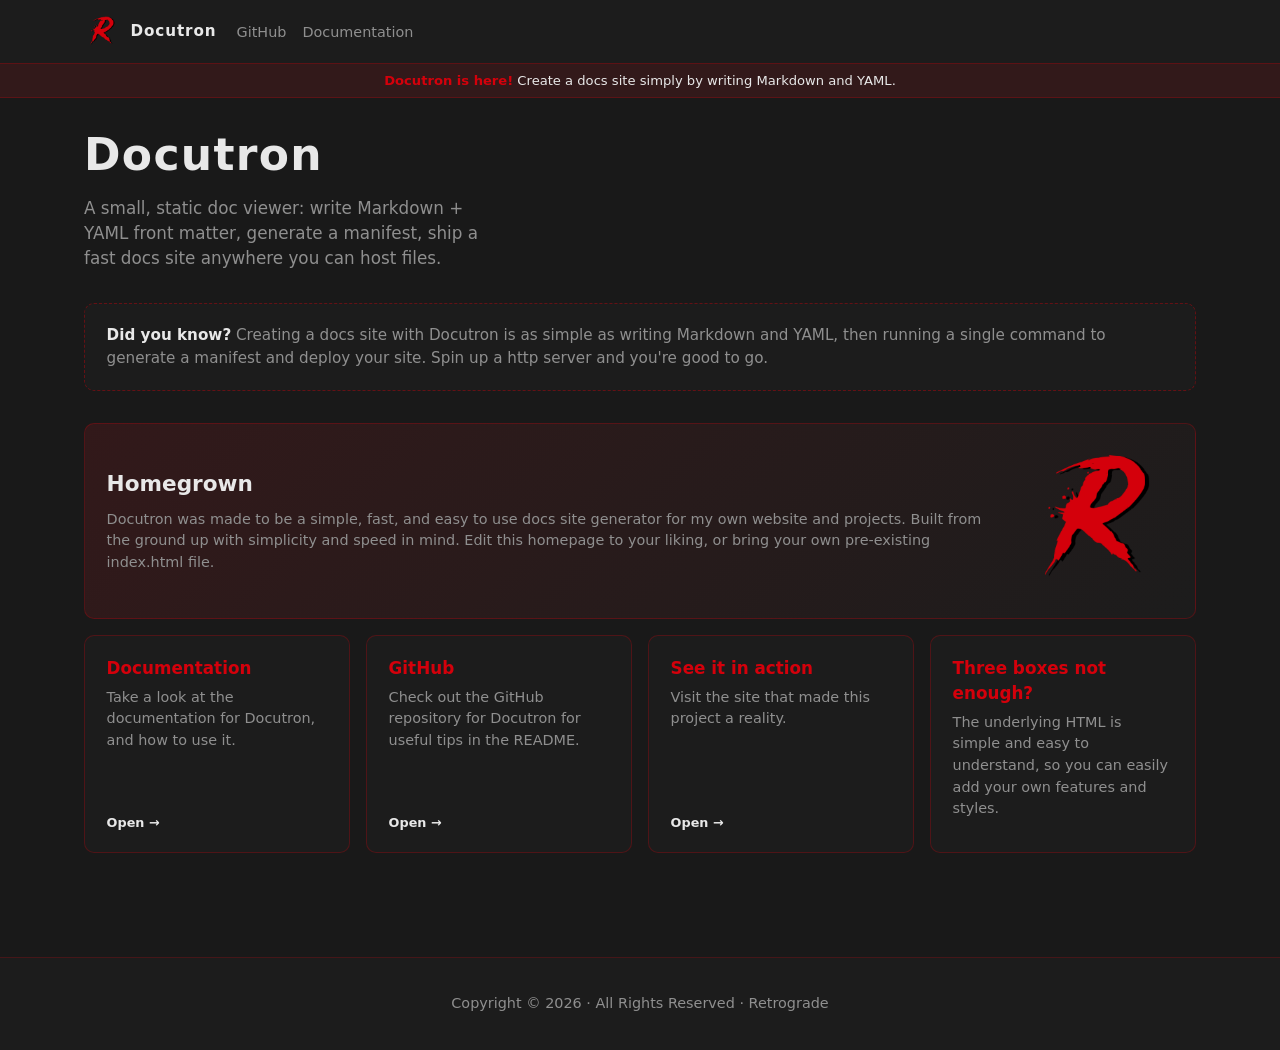
==== index.html @ 93999096 "AND IT'S OUT! v1 release! Version 1.0. Docutron. Here to save the day." ====
<!DOCTYPE html>
<html lang="en">
<head>
	<meta charset="utf-8">
	<meta name="viewport" content="width=device-width, initial-scale=1">
	<meta name="description" content="Retrograde — Version Seven.">
	<title>Docutron</title>
	<link rel="apple-touch-icon" sizes="76x76" href="./src/images/R.png">
    <link rel="icon" type="image/png" href="./src/images/R.png">
	<link rel="stylesheet" href="./src/styles.css">
</head>
<body>
	<header class="site-header">
		<div class="nav-inner">
			<div class="nav-main">
				<a class="brand" href="index.html">
					<img src="./src/images/R.png" width="36" height="36" alt="">
					<span>Docutron</span>
				</a>
				<nav aria-label="Primary">
					<ul class="nav-links">
						<li><a href="https://github.com/retr0gr4d3/docutron">GitHub</a></li>
						<li><a href="./main/index.html">Documentation</a></li>
					</ul>
				</nav>
			</div>
		</div>
	</header>
	<section class="announcement-banner" aria-label="Site announcement">
		<div class="announcement-inner">
			<p><strong>Docutron is here!</strong> Create a docs site simply by writing Markdown and YAML.</p>
		</div>
	</section>
	<div class="shell">
		<main id="main">
			<div class="hero-block">
				<h1>Docutron</h1>
				<p>A small, static doc viewer: write Markdown + YAML front matter, generate a manifest, ship a fast docs site anywhere you can host files. </p>
			</div>

			<div class="note-panel">
				<p><strong>Did you know?</strong> Creating a docs site with Docutron is as simple as writing Markdown and YAML, then running a single command to generate a manifest and deploy your site. Spin up a http server and you're good to go.</p>
			</div>

			<div class="bento">
				<div class="bento-card spotlight" role="region" aria-label="Welcome">
					<div class="spotlight-text">
						<h2>Homegrown</h2>
						<p>Docutron was made to be a simple, fast, and easy to use docs site generator for my own website and projects. Built from the ground up with simplicity and speed in mind. Edit this homepage to your liking, or bring your own pre-existing index.html file.</p>
					</div>
					<img src="./src/images/R.png" width="154" height="225" alt="RetrogradeLogo">
				</div>
				<a class="bento-card" href="./main/index.html">
					<h2>Documentation</h2>
					<p>Take a look at the documentation for Docutron, and how to use it.</p>
					<span class="arrow">Open →</span>
				</a>
				<a class="bento-card" href="https://github.com/retr0gr4d3/docutron">
					<h2>GitHub</h2>
					<p>Check out the GitHub repository for Docutron for useful tips in the README.</p>
					<span class="arrow">Open →</span>
				</a>
				<a class="bento-card" href="https://retrograde.org.uk">
					<h2>See it in action</h2>
					<p>Visit the site that made this project a reality.</p>
					<span class="arrow">Open →</span>
				</a>
				<a class="bento-card" href="">
					<h2>Three boxes not enough?</h2>
					<p>The underlying HTML is simple and easy to understand, so you can easily add your own features and styles.</p>
					<span class="arrow"></span>
				</a>
			</div>
		</main>
	</div>
	<footer class="site-footer">
		<div class="footer-inner">
			<p>
				Copyright © 2026 · All Rights Reserved · Retrograde
			</p>
		</div>
	</footer>
</body>
</html>
---- src/styles.css ----
/*!
 * Retr0gr4d3's CSS v1 (https://retr0.gr4d3.uk/)
 * Copyright 2026 Retr0gr4d3
 */
:root {
	--color-accent: #d4000b;
	--color-bg: #191919;
	--color-surface: #1c1c1c;
	--color-text: #e8e8e8;
	--color-muted: #8f8f8f;
	--font: system-ui, "Segoe UI", Roboto, Helvetica, Arial, sans-serif;
}

*,
*::before,
*::after {
	box-sizing: border-box;
}

html {
	scroll-behavior: smooth;
}

@media (prefers-reduced-motion: reduce) {
	html {
		scroll-behavior: auto;
	}

	.bento-card {
		transition: none;
	}
}

body {
	margin: 0;
	min-height: 100vh;
	min-height: 100dvh;
	display: flex;
	flex-direction: column;
	font-family: var(--font);
	font-size: 1rem;
	line-height: 1.5;
	color: var(--color-text);
	background: var(--color-bg);
}

a:focus-visible,
button:focus-visible {
	outline: 2px solid var(--color-accent);
	outline-offset: 3px;
}

.skip-link {
	position: absolute;
	left: -9999px;
	z-index: 100;
	padding: 0.75rem 1rem;
	background: var(--color-accent);
	color: #fff;
	font-weight: 600;
	text-decoration: none;
}

.skip-link:focus {
	left: 0.75rem;
	top: 0.75rem;
}

/* Site header (primary nav bar) */
.site-header {
	flex-shrink: 0;
	border-bottom: 1px solid color-mix(in srgb, var(--color-accent) 35%, transparent);
	background: var(--color-surface);
}

.nav-inner {
	max-width: 72rem;
	margin: 0 auto;
	padding: 0.85rem 1.25rem;
	display: flex;
	flex-wrap: wrap;
	align-items: center;
	gap: 1rem;
}

.nav-main {
	display: flex;
	flex: 1 1 auto;
	flex-wrap: wrap;
	align-items: center;
	gap: 0.75rem 1.25rem;
}

.brand {
	display: inline-flex;
	align-items: center;
	gap: 0.65rem;
	text-decoration: none;
	color: var(--color-text);
	font-weight: 700;
	letter-spacing: 0.06em;
	font-size: 0.95rem;
}

.brand img {
	width: 36px;
	height: 36px;
	display: block;
}

.brand:hover {
	color: var(--color-accent);
}

.nav-links {
	display: flex;
	flex-wrap: wrap;
	gap: 0.35rem 1rem;
	list-style: none;
	margin: 0;
	padding: 0;
}

.nav-links a {
	color: var(--color-muted);
	text-decoration: none;
	font-size: 0.9rem;
	font-weight: 500;
	padding: 0.25rem 0;
	border-bottom: 2px solid transparent;
}

.nav-links a:hover {
	color: var(--color-text);
	border-bottom-color: var(--color-accent);
}

.hub-link {
	margin: 0;
	margin-left: auto;
	font-size: 0.85rem;
}

.hub-link a {
	color: var(--color-accent);
	text-decoration: none;
	font-weight: 600;
}

.hub-link a:hover {
	text-decoration: underline;
}

.announcement-banner {
	border-bottom: 1px solid color-mix(in srgb, var(--color-accent) 25%, transparent);
	background: color-mix(in srgb, var(--color-accent) 12%, var(--color-surface));
}

.announcement-inner {
	max-width: 72rem;
	margin: 0 auto;
	padding: 0.4rem 1.25rem;
	text-align: center;
}

.announcement-inner p {
	margin: 0;
	font-size: 0.82rem;
	color: var(--color-text);
}

.announcement-inner strong {
	color: var(--color-accent);
}

.shell {
	flex: 1 1 auto;
	max-width: 72rem;
	width: 100%;
	margin: 0 auto;
	padding: 1.5rem 1.25rem 4rem;
}

.hero-block {
	margin-bottom: 2rem;
}

.hero-block h1 {
	font-size: clamp(2rem, 5vw, 2.75rem);
	font-weight: 800;
	margin: 0 0 0.5rem;
	letter-spacing: 0.03em;
}

.hero-block p {
	margin: 0;
	color: var(--color-muted);
	font-size: 1.05rem;
	max-width: 40ch;
}

.bento {
	display: grid;
	grid-template-columns: repeat(auto-fill, minmax(260px, 1fr));
	gap: 1rem;
	margin-bottom: 2.5rem;
}

.bento-card {
	display: flex;
	flex-direction: column;
	background: var(--color-surface);
	border: 1px solid color-mix(in srgb, var(--color-accent) 28%, transparent);
	border-radius: 10px;
	padding: 1.25rem 1.35rem;
	min-height: 140px;
	text-decoration: none;
	color: inherit;
	transition: border-color 0.15s ease, box-shadow 0.15s ease, transform 0.15s ease;
}

a.bento-card:hover {
	border-color: color-mix(in srgb, var(--color-accent) 65%, transparent);
	box-shadow: 0 8px 28px rgba(0, 0, 0, 0.35);
	transform: translateY(-2px);
}

a.bento-card:focus-visible {
	transform: translateY(-2px);
}

.bento-card h2 {
	margin: 0 0 0.35rem;
	font-size: 1.05rem;
	font-weight: 700;
	color: var(--color-accent);
}

.bento-card p {
	margin: 0;
	font-size: 0.9rem;
	color: var(--color-muted);
	flex: 1;
}

.bento-card .arrow {
	margin-top: 0.75rem;
	font-size: 0.8rem;
	font-weight: 600;
	color: var(--color-text);
}

.spotlight {
	grid-column: 1 / -1;
	display: grid;
	grid-template-columns: 1fr auto;
	gap: 1.5rem;
	align-items: center;
	background: linear-gradient(
		135deg,
		color-mix(in srgb, var(--color-accent) 12%, var(--color-surface)),
		var(--color-surface)
	);
}

@media (max-width: 640px) {
	.spotlight {
		grid-template-columns: 1fr;
		text-align: center;
	}
}

.spotlight img {
	max-width: 180px;
	height: auto;
	border-radius: 6px;
	justify-self: center;
}

.spotlight .spotlight-text h2 {
	font-size: 1.35rem;
	color: var(--color-text);
	margin-bottom: 0.5rem;
}

.spotlight .spotlight-text p {
	color: var(--color-muted);
	margin: 0;
}

.note-panel {
	background: var(--color-surface);
	border: 1px dashed color-mix(in srgb, var(--color-accent) 40%, transparent);
	border-radius: 10px;
	padding: 1.25rem 1.35rem;
	margin-bottom: 2rem;
}

.note-panel strong {
	color: var(--color-text);
}

.note-panel p {
	margin: 0;
	color: var(--color-muted);
	font-size: 0.95rem;
}

.site-footer {
	flex-shrink: 0;
	border-top: 1px solid color-mix(in srgb, var(--color-accent) 22%, transparent);
	background: var(--color-surface);
	padding: 1.75rem 1.25rem;
	text-align: center;
}

.footer-inner {
	max-width: 42rem;
	margin: 0 auto;
}

.site-footer a {
	color: var(--color-accent);
	text-decoration: none;
	font-weight: 600;
}

.site-footer p {
	margin: 0.45rem 0;
	font-size: 0.9rem;
	color: var(--color-muted);
}

/* 404 */
.error-shell {
	text-align: center;
	padding-top: 2rem;
}

.error-shell h1 {
	font-size: clamp(2rem, 5vw, 2.75rem);
	margin-bottom: 0.5rem;
}

.error-shell .lede {
	color: var(--color-muted);
	margin: 0 0 1.5rem;
}

.error-shell .detail {
	margin-top: 1rem;
}

.error-shell img {
	margin: 1rem 0;
}

.error-actions {
	display: flex;
	flex-wrap: wrap;
	gap: 0.75rem;
	justify-content: center;
	margin-top: 1.5rem;
}

.error-actions a {
	display: inline-block;
	padding: 0.6rem 1.1rem;
	background: color-mix(in srgb, var(--color-accent) 18%, var(--color-surface));
	color: var(--color-text);
	text-decoration: none;
	font-weight: 600;
	border-radius: 8px;
	border: 1px solid color-mix(in srgb, var(--color-accent) 45%, transparent);
}

.error-actions a:hover {
	background: color-mix(in srgb, var(--color-accent) 30%, var(--color-surface));
}
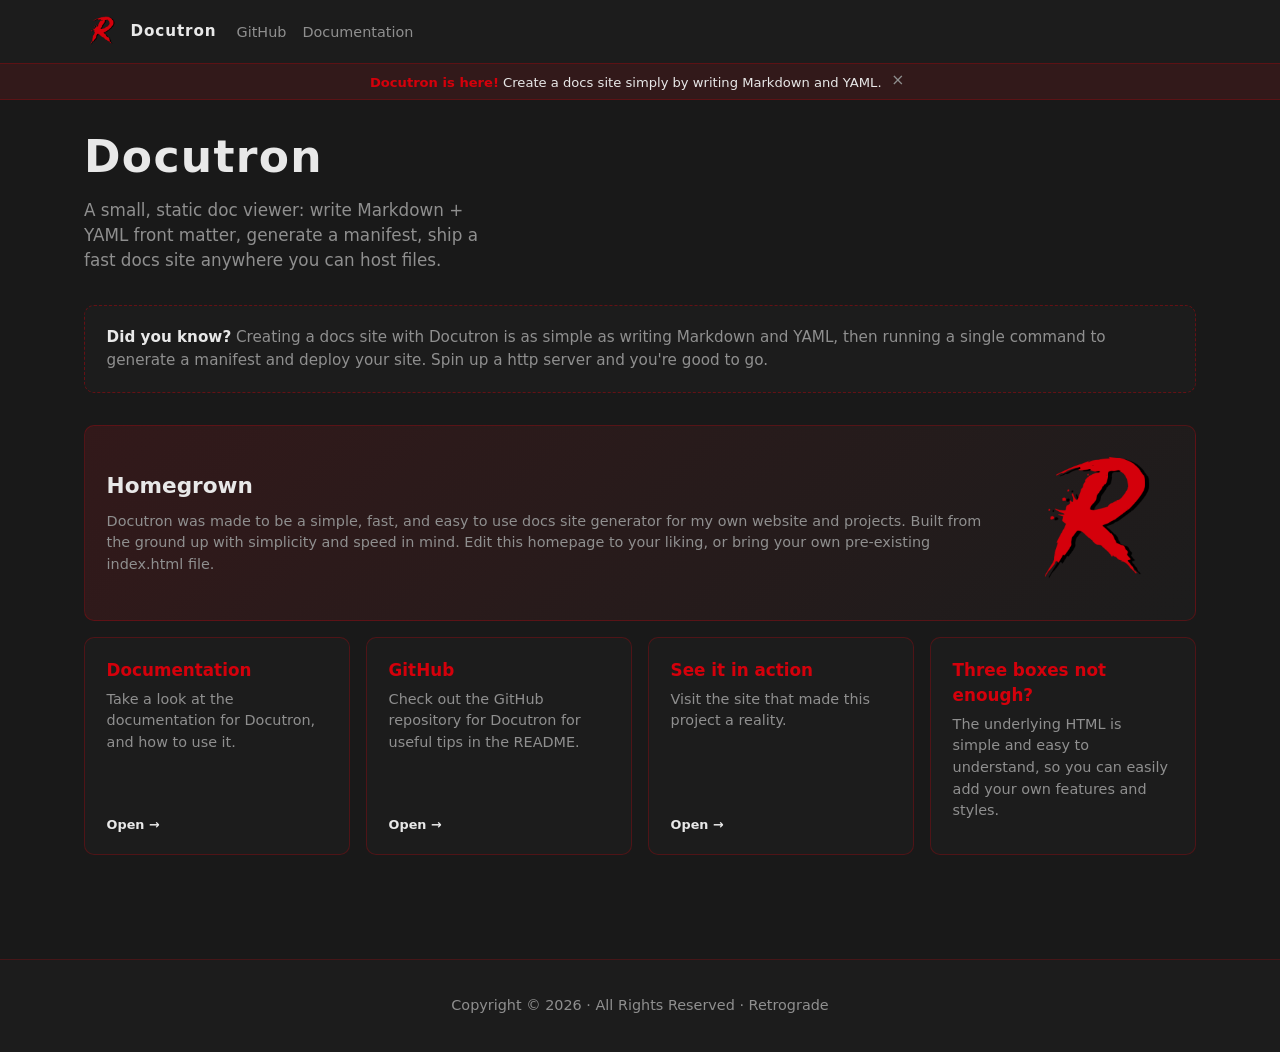
==== commit e50d6284: "Added a way to dismiss banners until page refresh Small change" ====
--- a/index.html
+++ b/index.html
@@ -26,9 +26,9 @@
 			</div>
 		</div>
 	</header>
-	<section class="announcement-banner" aria-label="Site announcement">
+	<section class="announcement-banner" id="site-announcement" aria-label="Site announcement">
 		<div class="announcement-inner">
-			<p><strong>Docutron is here!</strong> Create a docs site simply by writing Markdown and YAML.</p>
+			<p><strong>Docutron is here!</strong> Create a docs site simply by writing Markdown and YAML. <button type="button" class="announcement-dismiss" aria-label="Dismiss announcement">×</button></p>
 		</div>
 	</section>
 	<div class="shell">
@@ -80,5 +80,15 @@
 			</p>
 		</div>
 	</footer>
+	<script>
+		(function () {
+			var banner = document.getElementById('site-announcement');
+			var btn = banner && banner.querySelector('.announcement-dismiss');
+			if (!banner || !btn) return;
+			btn.addEventListener('click', function () {
+				banner.hidden = true;
+			});
+		})();
+	</script>
 </body>
 </html>
--- a/src/styles.css
+++ b/src/styles.css
@@ -163,6 +163,26 @@
 	text-align: center;
 }
 
+.announcement-dismiss {
+	display: inline-block;
+	margin: 0;
+	padding: 0.1rem 0.35rem;
+	border: none;
+	border-radius: 4px;
+	background: transparent;
+	color: var(--color-muted);
+	font: inherit;
+	font-size: 1.2em;
+	line-height: 1;
+	vertical-align: text-bottom;
+	cursor: pointer;
+}
+
+.announcement-dismiss:hover {
+	color: var(--color-text);
+	background: color-mix(in srgb, var(--color-text) 10%, transparent);
+}
+
 .announcement-inner p {
 	margin: 0;
 	font-size: 0.82rem;
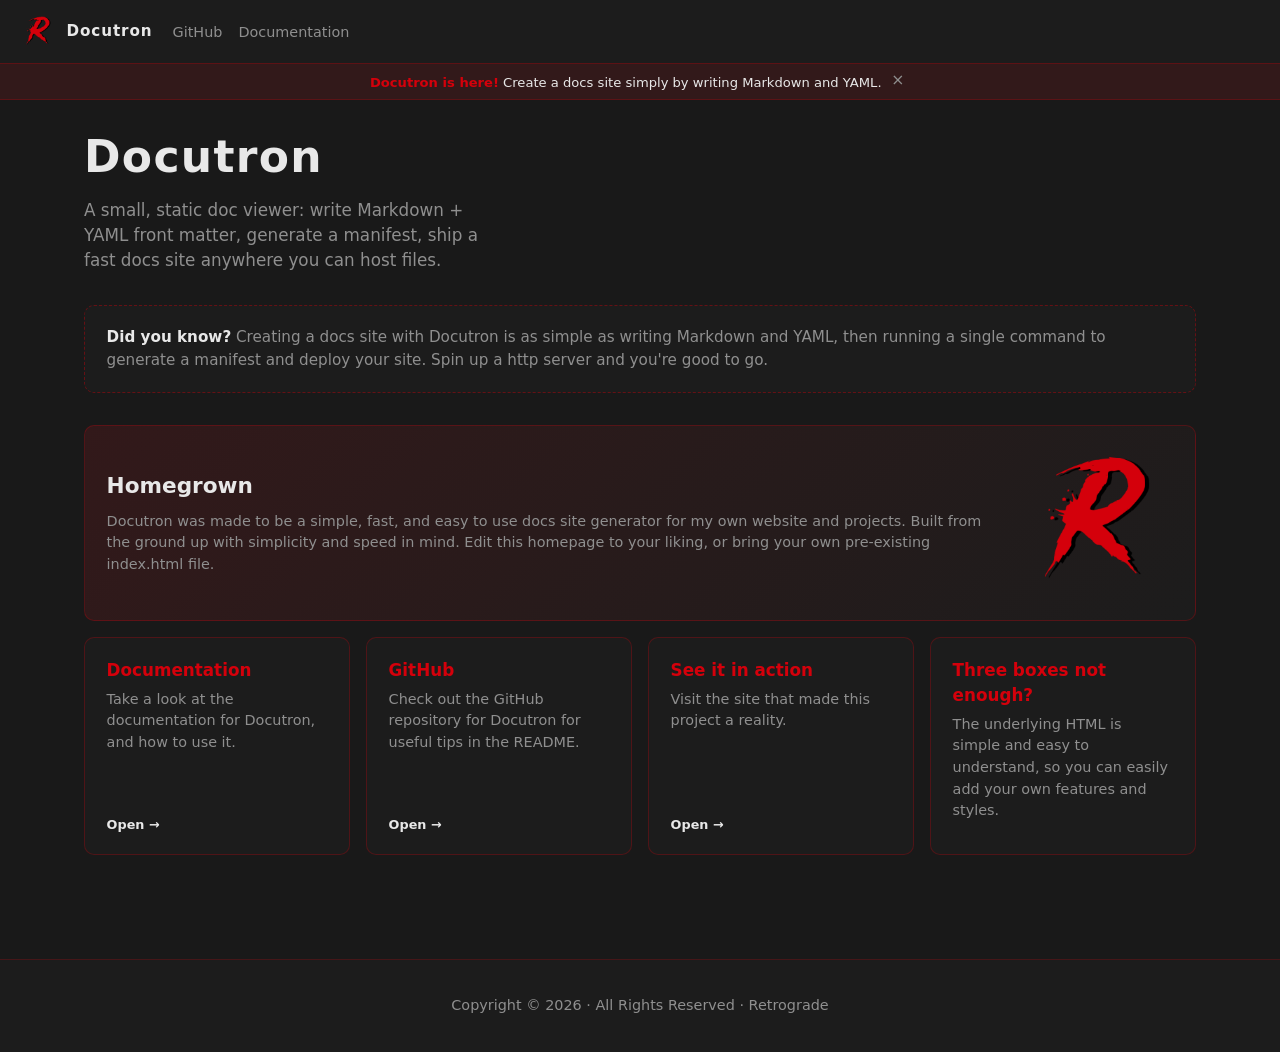
==== commit 0ec3ad8d: "Improve announcements 2 Change logic and explanations." ====
--- a/index.html
+++ b/index.html
@@ -26,7 +26,7 @@
 			</div>
 		</div>
 	</header>
-	<section class="announcement-banner" id="site-announcement" aria-label="Site announcement">
+	<section class="announcement-banner" id="site-announcement" data-announcement-id="home" data-announcement-version="1" aria-label="Site announcement">
 		<div class="announcement-inner">
 			<p><strong>Docutron is here!</strong> Create a docs site simply by writing Markdown and YAML. <button type="button" class="announcement-dismiss" aria-label="Dismiss announcement">×</button></p>
 		</div>
@@ -80,15 +80,6 @@
 			</p>
 		</div>
 	</footer>
-	<script>
-		(function () {
-			var banner = document.getElementById('site-announcement');
-			var btn = banner && banner.querySelector('.announcement-dismiss');
-			if (!banner || !btn) return;
-			btn.addEventListener('click', function () {
-				banner.hidden = true;
-			});
-		})();
-	</script>
+	<script src="./src/announcement-banner.js"></script>
 </body>
 </html>
--- a/src/styles.css
+++ b/src/styles.css
@@ -1,11 +1,13 @@
 /*!
- * Retr0gr4d3's CSS v1 (https://retr0.gr4d3.uk/)
+ * Retr0gr4d3's CSS — KickRoCSS (https://github.com/retr0gr4d3/KickRoCSS/)
+ * (https://retrograde.org.uk/) - (https://github.com/retr0gr4d3/docutron)
  * Copyright 2026 Retr0gr4d3
  */
 :root {
 	--color-accent: #d4000b;
 	--color-bg: #191919;
 	--color-surface: #1c1c1c;
+	--color-sidebar: #1c1c1c;
 	--color-text: #e8e8e8;
 	--color-muted: #8f8f8f;
 	--font: system-ui, "Segoe UI", Roboto, Helvetica, Arial, sans-serif;
@@ -21,16 +23,6 @@
 	scroll-behavior: smooth;
 }
 
-@media (prefers-reduced-motion: reduce) {
-	html {
-		scroll-behavior: auto;
-	}
-
-	.bento-card {
-		transition: none;
-	}
-}
-
 body {
 	margin: 0;
 	min-height: 100vh;
@@ -48,6 +40,20 @@
 button:focus-visible {
 	outline: 2px solid var(--color-accent);
 	outline-offset: 3px;
+}
+
+@media (prefers-reduced-motion: reduce) {
+	html {
+		scroll-behavior: auto;
+	}
+
+	.bento-card {
+		transition: none;
+	}
+
+	.doc-sidebar {
+		transition: none;
+	}
 }
 
 .skip-link {
@@ -66,7 +72,6 @@
 	top: 0.75rem;
 }
 
-/* Site header (primary nav bar) */
 .site-header {
 	flex-shrink: 0;
 	border-bottom: 1px solid color-mix(in srgb, var(--color-accent) 35%, transparent);
@@ -74,7 +79,7 @@
 }
 
 .nav-inner {
-	max-width: 72rem;
+	max-width: 90rem;
 	margin: 0 auto;
 	padding: 0.85rem 1.25rem;
 	display: flex;
@@ -157,7 +162,7 @@
 }
 
 .announcement-inner {
-	max-width: 72rem;
+	max-width: 90rem;
 	margin: 0 auto;
 	padding: 0.4rem 1.25rem;
 	text-align: center;
@@ -191,6 +196,13 @@
 
 .announcement-inner strong {
 	color: var(--color-accent);
+}
+
+.announcement-inner code {
+	font-size: 0.78em;
+	background: color-mix(in srgb, var(--color-accent) 15%, transparent);
+	padding: 0.1em 0.35em;
+	border-radius: 4px;
 }
 
 .shell {
@@ -326,6 +338,684 @@
 	font-size: 0.95rem;
 }
 
+#commitCount {
+	color: var(--color-accent);
+	font-weight: 600;
+}
+
+.error-shell {
+	text-align: center;
+	padding-top: 2rem;
+}
+
+.error-shell h1 {
+	font-size: clamp(2rem, 5vw, 2.75rem);
+	margin-bottom: 0.5rem;
+}
+
+.error-shell .lede {
+	color: var(--color-muted);
+	margin: 0 0 1.5rem;
+}
+
+.error-shell .detail {
+	margin-top: 1rem;
+}
+
+.error-shell img {
+	margin: 1rem 0;
+}
+
+.error-actions {
+	display: flex;
+	flex-wrap: wrap;
+	gap: 0.75rem;
+	justify-content: center;
+	margin-top: 1.5rem;
+}
+
+.error-actions a {
+	display: inline-block;
+	padding: 0.6rem 1.1rem;
+	background: color-mix(in srgb, var(--color-accent) 18%, var(--color-surface));
+	color: var(--color-text);
+	text-decoration: none;
+	font-weight: 600;
+	border-radius: 8px;
+	border: 1px solid color-mix(in srgb, var(--color-accent) 45%, transparent);
+}
+
+.error-actions a:hover {
+	background: color-mix(in srgb, var(--color-accent) 30%, var(--color-surface));
+}
+
+.doc-page {
+	flex: 1 1 auto;
+	width: 100%;
+	position: relative;
+}
+
+.doc-backdrop {
+	display: none;
+}
+
+.doc-layout {
+	display: flex;
+	align-items: flex-start;
+	gap: 1rem;
+	max-width: 90rem;
+	margin: 0 auto;
+	padding: 1.25rem;
+}
+
+.doc-sidebar {
+	flex: 0 0 min(280px, 32vw);
+	width: min(280px, 32vw);
+	align-self: flex-start;
+	display: flex;
+	flex-direction: column;
+	min-height: 0;
+	max-height: min(80vh, calc(100dvh - 11rem));
+	overflow: hidden;
+	background: linear-gradient(180deg, color-mix(in srgb, var(--color-accent) 5%, var(--color-sidebar)), var(--color-sidebar));
+	border: 1px solid color-mix(in srgb, var(--color-accent) 28%, transparent);
+	border-left: 3px solid color-mix(in srgb, var(--color-accent) 45%, transparent);
+	border-radius: 18px;
+}
+
+.doc-sidebar-inner {
+	flex: 1 1 auto;
+	min-height: 0;
+	padding: 1rem 0 1.5rem;
+	overflow-y: auto;
+	overscroll-behavior: contain;
+	-webkit-overflow-scrolling: touch;
+}
+
+.doc-main-toolbar {
+	display: flex;
+	align-items: center;
+	gap: 0.5rem;
+	margin-bottom: 0.75rem;
+}
+
+.doc-sidebar-toggle,
+.doc-sidebar-desktop-toggle {
+	display: none;
+	align-items: center;
+	gap: 0.5rem;
+	margin: 0;
+	padding: 0.45rem 0.85rem;
+	font: inherit;
+	font-size: 0.88rem;
+	font-weight: 600;
+	color: var(--color-text);
+	background: color-mix(in srgb, var(--color-accent) 10%, var(--color-surface));
+	border: 1px solid color-mix(in srgb, var(--color-accent) 35%, transparent);
+	border-radius: 10px;
+	cursor: pointer;
+}
+
+.doc-sidebar-toggle:hover,
+.doc-sidebar-desktop-toggle:hover {
+	border-color: color-mix(in srgb, var(--color-accent) 55%, transparent);
+}
+
+.doc-sidebar-toggle-bars {
+	display: block;
+	width: 1rem;
+	height: 2px;
+	background: currentColor;
+	border-radius: 1px;
+	box-shadow: 0 5px 0 currentColor, 0 10px 0 currentColor;
+	opacity: 0.95;
+}
+
+.doc-sidebar-desktop-toggle-icon {
+	display: inline-block;
+	width: 1.1rem;
+	text-align: center;
+	font-size: 1rem;
+	font-weight: 800;
+	line-height: 1;
+	color: var(--color-accent);
+}
+
+.doc-sidebar-desktop-toggle-icon::before {
+	content: "«";
+}
+
+.doc-layout.doc-layout--sidebar-collapsed .doc-sidebar-desktop-toggle-icon::before {
+	content: "»";
+}
+
+@media (min-width: 881px) {
+	.doc-sidebar-desktop-toggle {
+		display: inline-flex;
+	}
+
+	.doc-sidebar-toggle {
+		display: none !important;
+	}
+
+	.doc-sidebar {
+		transition:
+			width 0.22s ease,
+			min-width 0.22s ease,
+			max-width 0.22s ease,
+			opacity 0.18s ease,
+			border-width 0.18s ease;
+	}
+
+	.doc-layout.doc-layout--sidebar-collapsed {
+		gap: 0;
+	}
+
+	.doc-layout.doc-layout--sidebar-collapsed .doc-sidebar {
+		flex: 0 0 0;
+		width: 0 !important;
+		min-width: 0 !important;
+		max-width: 0 !important;
+		max-height: 0 !important;
+		padding: 0;
+		margin: 0;
+		border-width: 0;
+		opacity: 0;
+		overflow: hidden;
+		visibility: hidden;
+		pointer-events: none;
+	}
+}
+
+.doc-main-wrap {
+	flex: 1 1 auto;
+	min-width: 0;
+	padding: 0;
+}
+
+.doc-sidebar-label {
+	margin: 0 1rem 0.75rem;
+	font-size: 0.72rem;
+	font-weight: 700;
+	letter-spacing: 0.12em;
+	text-transform: uppercase;
+	color: var(--color-muted);
+}
+
+.doc-sidebar-section {
+	margin-bottom: 1rem;
+}
+
+.doc-sidebar-heading {
+	margin: 0.5rem 1rem 0.35rem;
+	font-size: 0.8rem;
+	font-weight: 700;
+	color: var(--color-accent);
+}
+
+.doc-sidebar-list {
+	list-style: none;
+	margin: 0;
+	padding: 0;
+}
+
+.doc-sidebar-list a {
+	display: block;
+	padding: 0.35rem 1rem 0.35rem 1.25rem;
+	font-size: 0.88rem;
+	color: var(--color-muted);
+	text-decoration: none;
+	border-left: 3px solid transparent;
+}
+
+.doc-sidebar-list a:hover {
+	color: var(--color-text);
+	background: color-mix(in srgb, var(--color-accent) 8%, transparent);
+}
+
+.doc-sidebar-list a.is-active {
+	color: var(--color-text);
+	border-left-color: var(--color-accent);
+	background: color-mix(in srgb, var(--color-accent) 10%, transparent);
+	font-weight: 600;
+}
+
+.doc-panel {
+	background: var(--color-surface);
+	border: 1px solid color-mix(in srgb, var(--color-accent) 28%, transparent);
+	border-radius: 18px;
+	padding: 1.5rem 1.5rem 2rem;
+}
+
+.doc-crumb-row {
+	display: flex;
+	flex-wrap: wrap;
+	align-items: baseline;
+	justify-content: space-between;
+	gap: 0.5rem 1.25rem;
+	margin: 0 0 0.75rem;
+}
+
+.doc-crumb {
+	margin: 0;
+	font-size: 0.8rem;
+	color: var(--color-muted);
+}
+
+.doc-last-edited {
+	margin: 0;
+	font-size: 0.8rem;
+	color: var(--color-muted);
+	white-space: nowrap;
+	flex-shrink: 0;
+}
+
+.doc-panel h1 {
+	margin: 0 0 0.75rem;
+	font-size: clamp(1.5rem, 3vw, 2rem);
+	font-weight: 800;
+	letter-spacing: 0.02em;
+}
+
+.doc-tags {
+	display: flex;
+	flex-wrap: wrap;
+	align-items: center;
+	gap: 0.5rem;
+	margin-bottom: 1.25rem;
+}
+
+.doc-tags-label {
+	font-size: 0.8rem;
+	color: var(--color-muted);
+	margin-right: 0.25rem;
+}
+
+.doc-tag {
+	display: inline-block;
+	font-size: 0.75rem;
+	font-weight: 600;
+	padding: 0.2rem 0.55rem;
+	border-radius: 999px;
+	background: color-mix(in srgb, var(--color-accent) 85%, #111);
+	color: #fff;
+}
+
+.doc-authors {
+	display: flex;
+	flex-wrap: wrap;
+	align-items: center;
+	gap: 0.5rem;
+	margin-bottom: 0.75rem;
+}
+
+.doc-authors-label {
+	font-size: 0.8rem;
+	color: var(--color-muted);
+	margin-right: 0.25rem;
+}
+
+.doc-author {
+	display: inline-block;
+	font-size: 0.75rem;
+	font-weight: 600;
+	padding: 0.2rem 0.55rem;
+	border-radius: 999px;
+	border: 1px solid color-mix(in srgb, var(--color-accent) 45%, transparent);
+	background: color-mix(in srgb, var(--color-accent) 8%, var(--color-surface));
+	color: var(--color-text);
+}
+
+.doc-error {
+	margin: 0 0 1rem;
+	padding: 0.75rem 1rem;
+	border-radius: 8px;
+	background: color-mix(in srgb, var(--color-accent) 18%, var(--color-surface));
+	border: 1px solid color-mix(in srgb, var(--color-accent) 45%, transparent);
+	color: var(--color-text);
+	font-size: 0.9rem;
+}
+
+.doc-body {
+	font-size: 0.95rem;
+	color: var(--color-text);
+}
+
+.doc-body a {
+	color: var(--color-accent);
+	text-decoration: none;
+	font-weight: 600;
+}
+
+.doc-body a:hover {
+	text-decoration: underline;
+}
+
+.doc-body h2 {
+	margin: 1.5rem 0 0.5rem;
+	font-size: 1.15rem;
+	font-weight: 700;
+	color: var(--color-text);
+}
+
+.doc-body h3 {
+	margin: 1.25rem 0 0.4rem;
+	font-size: 1.02rem;
+	font-weight: 600;
+}
+
+.doc-body p {
+	margin: 0 0 0.85rem;
+	color: color-mix(in srgb, var(--color-text) 92%, var(--color-muted));
+}
+
+.doc-body ul,
+.doc-body ol {
+	margin: 0 0 0.85rem;
+	padding-left: 1.35rem;
+	color: color-mix(in srgb, var(--color-text) 92%, var(--color-muted));
+}
+
+.doc-body li {
+	margin: 0.25rem 0;
+}
+
+.doc-body code {
+	font-size: 0.88em;
+	background: color-mix(in srgb, var(--color-accent) 12%, #0a0a0a);
+	padding: 0.12em 0.35em;
+	border-radius: 4px;
+}
+
+.doc-body pre {
+	margin: 0 0 1rem;
+	padding: 1rem 1.1rem;
+	overflow: auto;
+	border-radius: 8px;
+	background: #0a0a0a;
+	border: 1px solid color-mix(in srgb, var(--color-accent) 25%, transparent);
+	font-size: 0.85rem;
+	line-height: 1.45;
+}
+
+.doc-body pre code {
+	background: none;
+	padding: 0;
+	font-size: inherit;
+}
+
+.doc-body blockquote {
+	margin: 0 0 1rem;
+	padding: 0.5rem 0 0.5rem 1rem;
+	border-left: 3px solid var(--color-accent);
+	color: var(--color-muted);
+}
+
+.doc-body table {
+	width: 100%;
+	border-collapse: collapse;
+	margin: 0 0 1rem;
+	font-size: 0.92rem;
+	line-height: 1.4;
+	border: 1px solid color-mix(in srgb, var(--color-accent) 35%, transparent);
+}
+
+.doc-body thead th {
+	text-align: left;
+	font-weight: 700;
+	background: color-mix(in srgb, var(--color-accent) 14%, #0a0a0a);
+	color: var(--color-text);
+}
+
+.doc-body th,
+.doc-body td {
+	padding: 0.55rem 0.8rem;
+	border: 1px solid color-mix(in srgb, var(--color-accent) 30%, transparent);
+	vertical-align: top;
+}
+
+.doc-body tbody tr:nth-child(even) {
+	background: color-mix(in srgb, var(--color-text) 5%, transparent);
+}
+
+.doc-callout {
+	--doc-callout-accent: var(--color-accent);
+	margin: 0 0 1rem;
+	padding: 0.65rem 0 0.65rem 1rem;
+	border-left: 4px solid var(--doc-callout-accent);
+}
+
+.doc-callout--note {
+	--doc-callout-accent: #3d8bfd;
+}
+
+.doc-callout--tip {
+	--doc-callout-accent: #3fb950;
+}
+
+.doc-callout--important {
+	--doc-callout-accent: #a371f7;
+}
+
+.doc-callout--warning {
+	--doc-callout-accent: #d29922;
+}
+
+.doc-callout--caution {
+	--doc-callout-accent: #f85149;
+}
+
+.doc-callout__header {
+	display: flex;
+	align-items: center;
+	gap: 0.45rem;
+	margin-bottom: 0.45rem;
+	color: var(--doc-callout-accent);
+}
+
+.doc-callout__title {
+	font-weight: 700;
+	font-size: 0.95rem;
+}
+
+.doc-callout__icon {
+	display: inline-block;
+	flex-shrink: 0;
+	width: 1.125rem;
+	height: 1.125rem;
+	background-color: currentColor;
+	mask-repeat: no-repeat;
+	mask-position: center;
+	mask-size: contain;
+	-webkit-mask-repeat: no-repeat;
+	-webkit-mask-position: center;
+	-webkit-mask-size: contain;
+}
+
+.doc-callout__icon--note {
+	mask-image: url("data:image/svg+xml,%3Csvg xmlns='http://www.w3.org/2000/svg' viewBox='0 0 24 24' fill='none' stroke='white' stroke-width='2' stroke-linecap='round'%3E%3Ccircle cx='12' cy='12' r='10'/%3E%3Cpath d='M12 16v-4'/%3E%3Cpath d='M12 8h.01'/%3E%3C/svg%3E");
+	-webkit-mask-image: url("data:image/svg+xml,%3Csvg xmlns='http://www.w3.org/2000/svg' viewBox='0 0 24 24' fill='none' stroke='white' stroke-width='2' stroke-linecap='round'%3E%3Ccircle cx='12' cy='12' r='10'/%3E%3Cpath d='M12 16v-4'/%3E%3Cpath d='M12 8h.01'/%3E%3C/svg%3E");
+}
+
+.doc-callout__icon--tip {
+	mask-image: url("data:image/svg+xml,%3Csvg xmlns='http://www.w3.org/2000/svg' viewBox='0 0 24 24'%3E%3Ccircle cx='12' cy='8.5' r='5.5' fill='white'/%3E%3Crect x='9' y='13.5' width='6' height='2.75' rx='0.6' fill='white'/%3E%3Crect x='10' y='17' width='4' height='3' rx='0.5' fill='white'/%3E%3C/svg%3E");
+	-webkit-mask-image: url("data:image/svg+xml,%3Csvg xmlns='http://www.w3.org/2000/svg' viewBox='0 0 24 24'%3E%3Ccircle cx='12' cy='8.5' r='5.5' fill='white'/%3E%3Crect x='9' y='13.5' width='6' height='2.75' rx='0.6' fill='white'/%3E%3Crect x='10' y='17' width='4' height='3' rx='0.5' fill='white'/%3E%3C/svg%3E");
+}
+
+.doc-callout__icon--important {
+	mask-image: url("data:image/svg+xml,%3Csvg xmlns='http://www.w3.org/2000/svg' viewBox='0 0 24 24' fill='none' stroke='white' stroke-width='2' stroke-linecap='round' stroke-linejoin='round'%3E%3Cpath d='M21 15a2 2 0 0 1-2 2H7l-4 4V5a2 2 0 0 1 2-2h14a2 2 0 0 1 2 2z'/%3E%3Cpath d='M12 7v4'/%3E%3Cpath d='M12 15h.01'/%3E%3C/svg%3E");
+	-webkit-mask-image: url("data:image/svg+xml,%3Csvg xmlns='http://www.w3.org/2000/svg' viewBox='0 0 24 24' fill='none' stroke='white' stroke-width='2' stroke-linecap='round' stroke-linejoin='round'%3E%3Cpath d='M21 15a2 2 0 0 1-2 2H7l-4 4V5a2 2 0 0 1 2-2h14a2 2 0 0 1 2 2z'/%3E%3Cpath d='M12 7v4'/%3E%3Cpath d='M12 15h.01'/%3E%3C/svg%3E");
+}
+
+.doc-callout__icon--warning {
+	mask-image: url("data:image/svg+xml,%3Csvg xmlns='http://www.w3.org/2000/svg' viewBox='0 0 24 24' fill='none' stroke='white' stroke-width='2' stroke-linecap='round' stroke-linejoin='round'%3E%3Cpath d='M10.29 3.86L1.82 18a2 2 0 0 0 1.71 3h16.94a2 2 0 0 0 1.71-3L13.71 3.86a2 2 0 0 0-3.42 0z'/%3E%3Cpath d='M12 9v4'/%3E%3Cpath d='M12 17h.01'/%3E%3C/svg%3E");
+	-webkit-mask-image: url("data:image/svg+xml,%3Csvg xmlns='http://www.w3.org/2000/svg' viewBox='0 0 24 24' fill='none' stroke='white' stroke-width='2' stroke-linecap='round' stroke-linejoin='round'%3E%3Cpath d='M10.29 3.86L1.82 18a2 2 0 0 0 1.71 3h16.94a2 2 0 0 0 1.71-3L13.71 3.86a2 2 0 0 0-3.42 0z'/%3E%3Cpath d='M12 9v4'/%3E%3Cpath d='M12 17h.01'/%3E%3C/svg%3E");
+}
+
+.doc-callout__icon--caution {
+	mask-image: url("data:image/svg+xml,%3Csvg xmlns='http://www.w3.org/2000/svg' viewBox='0 0 24 24' fill='none' stroke='white' stroke-width='2' stroke-linecap='round' stroke-linejoin='round'%3E%3Ccircle cx='12' cy='12' r='10'/%3E%3Cpath d='M12 8v4'/%3E%3Cpath d='M12 16h.01'/%3E%3C/svg%3E");
+	-webkit-mask-image: url("data:image/svg+xml,%3Csvg xmlns='http://www.w3.org/2000/svg' viewBox='0 0 24 24' fill='none' stroke='white' stroke-width='2' stroke-linecap='round' stroke-linejoin='round'%3E%3Ccircle cx='12' cy='12' r='10'/%3E%3Cpath d='M12 8v4'/%3E%3Cpath d='M12 16h.01'/%3E%3C/svg%3E");
+}
+
+.doc-callout__body {
+	color: color-mix(in srgb, var(--color-text) 92%, var(--color-muted));
+}
+
+.doc-callout__body > :first-child {
+	margin-top: 0;
+}
+
+.doc-callout__body > :last-child {
+	margin-bottom: 0;
+}
+
+.doc-callout__body p {
+	margin: 0 0 0.75rem;
+}
+
+.doc-callout__body ul,
+.doc-callout__body ol {
+	margin: 0 0 0.75rem;
+}
+
+.doc-nav-adjacent {
+	margin-top: 2rem;
+	padding-top: 1.5rem;
+	border-top: 1px solid color-mix(in srgb, var(--color-accent) 22%, transparent);
+}
+
+.doc-nav-adjacent-grid {
+	display: flex;
+	flex-wrap: wrap;
+	gap: 1rem;
+}
+
+.doc-nav-adjacent-grid--both {
+	justify-content: space-between;
+}
+
+.doc-nav-adjacent-grid--both .doc-nav-adjacent-link {
+	flex: 1 1 220px;
+	max-width: calc(50% - 0.5rem);
+}
+
+.doc-nav-adjacent-grid--prev-only {
+	justify-content: flex-start;
+}
+
+.doc-nav-adjacent-grid--prev-only .doc-nav-adjacent-link {
+	flex: 0 1 24rem;
+}
+
+.doc-nav-adjacent-grid--next-only {
+	justify-content: flex-end;
+}
+
+.doc-nav-adjacent-grid--next-only .doc-nav-adjacent-link {
+	flex: 0 1 24rem;
+}
+
+.doc-nav-adjacent-link {
+	display: flex;
+	flex-direction: column;
+	align-items: flex-start;
+	gap: 0.35rem;
+	min-height: 4.5rem;
+	padding: 1rem 1.1rem;
+	text-decoration: none;
+	color: inherit;
+	border-radius: 10px;
+	background: color-mix(in srgb, var(--color-accent) 6%, #0a0a0a);
+	border: 1px solid color-mix(in srgb, var(--color-accent) 28%, transparent);
+	transition: border-color 0.15s ease, background 0.15s ease;
+}
+
+a.doc-nav-adjacent-link:hover {
+	border-color: color-mix(in srgb, var(--color-accent) 55%, transparent);
+	background: color-mix(in srgb, var(--color-accent) 10%, #0a0a0a);
+}
+
+.doc-nav-adjacent-link--disabled {
+	opacity: 0.55;
+	cursor: not-allowed;
+	pointer-events: none;
+}
+
+.doc-nav-adjacent-dir {
+	font-size: 0.78rem;
+	font-weight: 700;
+	letter-spacing: 0.12em;
+	text-transform: uppercase;
+	color: var(--color-accent);
+}
+
+.doc-nav-adjacent-title {
+	font-size: 0.95rem;
+	font-weight: 600;
+	color: var(--color-text);
+	line-height: 1.35;
+}
+
+@media (max-width: 520px) {
+	.doc-nav-adjacent-grid--both .doc-nav-adjacent-link {
+		max-width: 100%;
+	}
+}
+
+@media (max-width: 880px) {
+	.doc-layout {
+		flex-direction: column;
+		align-items: stretch;
+		padding: 1rem;
+	}
+
+	.doc-sidebar-toggle {
+		display: inline-flex !important;
+	}
+
+	.doc-sidebar-desktop-toggle {
+		display: none !important;
+	}
+
+	.doc-backdrop:not([hidden]) {
+		display: block;
+		position: fixed;
+		inset: 0;
+		z-index: 199;
+		background: rgba(0, 0, 0, 0.55);
+		backdrop-filter: blur(2px);
+	}
+
+	body.doc-sidebar-open {
+		overflow: hidden;
+	}
+
+	.doc-sidebar {
+		position: fixed;
+		left: 0;
+		top: 0;
+		bottom: 0;
+		z-index: 200;
+		flex: none;
+		width: min(18rem, 88vw);
+		max-width: 18rem;
+		max-height: none;
+		height: 100dvh;
+		border-radius: 0 18px 18px 0;
+		transform: translateX(-100%);
+		transition: transform 0.2s ease;
+	}
+
+	.doc-sidebar.is-open {
+		transform: translateX(0);
+	}
+
+	.doc-sidebar-inner {
+		max-height: 100%;
+		padding-bottom: 2rem;
+	}
+}
+
 .site-footer {
 	flex-shrink: 0;
 	border-top: 1px solid color-mix(in srgb, var(--color-accent) 22%, transparent);
@@ -350,50 +1040,8 @@
 	font-size: 0.9rem;
 	color: var(--color-muted);
 }
-
-/* 404 */
-.error-shell {
-	text-align: center;
-	padding-top: 2rem;
-}
-
-.error-shell h1 {
-	font-size: clamp(2rem, 5vw, 2.75rem);
-	margin-bottom: 0.5rem;
-}
-
-.error-shell .lede {
-	color: var(--color-muted);
-	margin: 0 0 1.5rem;
-}
-
-.error-shell .detail {
-	margin-top: 1rem;
-}
-
-.error-shell img {
-	margin: 1rem 0;
-}
-
-.error-actions {
-	display: flex;
-	flex-wrap: wrap;
-	gap: 0.75rem;
-	justify-content: center;
-	margin-top: 1.5rem;
-}
-
-.error-actions a {
-	display: inline-block;
-	padding: 0.6rem 1.1rem;
-	background: color-mix(in srgb, var(--color-accent) 18%, var(--color-surface));
-	color: var(--color-text);
-	text-decoration: none;
-	font-weight: 600;
-	border-radius: 8px;
-	border: 1px solid color-mix(in srgb, var(--color-accent) 45%, transparent);
-}
-
-.error-actions a:hover {
-	background: color-mix(in srgb, var(--color-accent) 30%, var(--color-surface));
-}
+/*!
+ * Retr0gr4d3's CSS — KickRoCSS (https://github.com/retr0gr4d3/KickRoCSS/)
+ * (https://retrograde.org.uk/) - (https://github.com/retr0gr4d3/docutron)
+ * Copyright 2026 Retr0gr4d3
+ */
